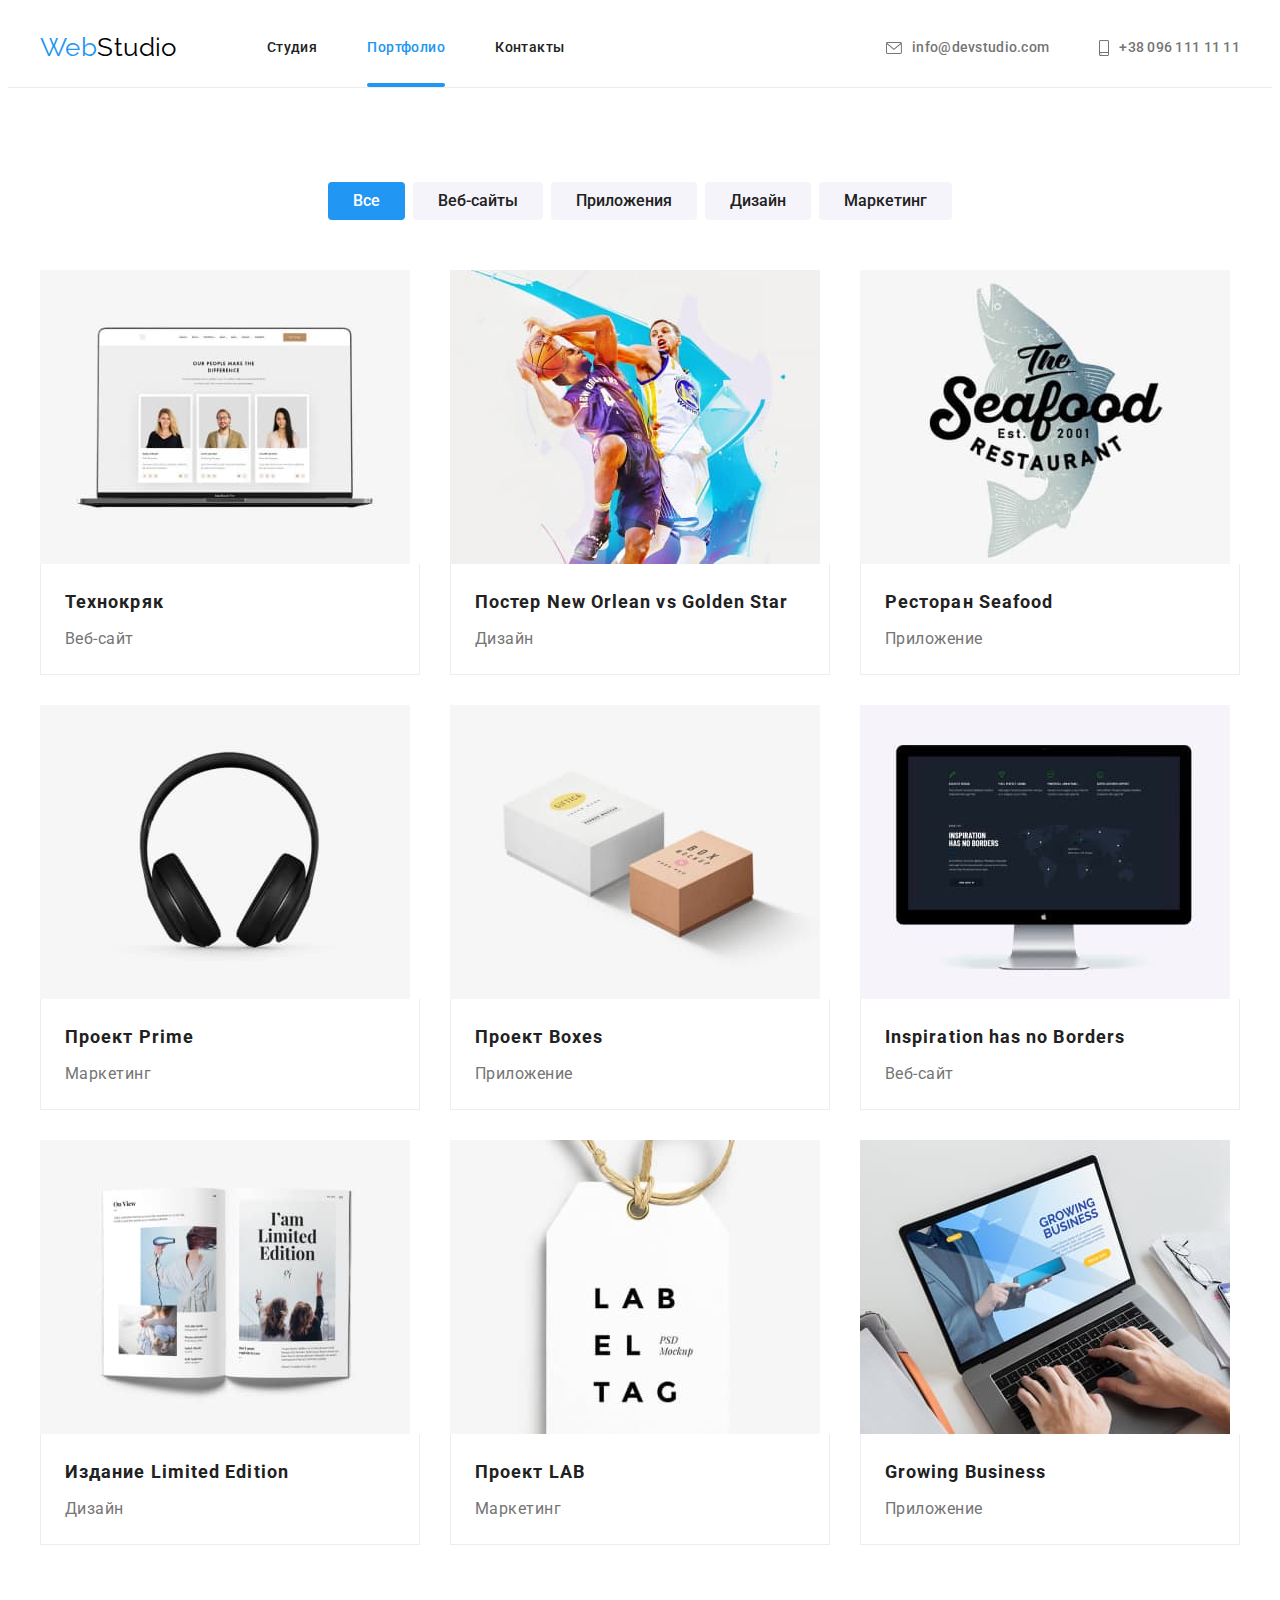
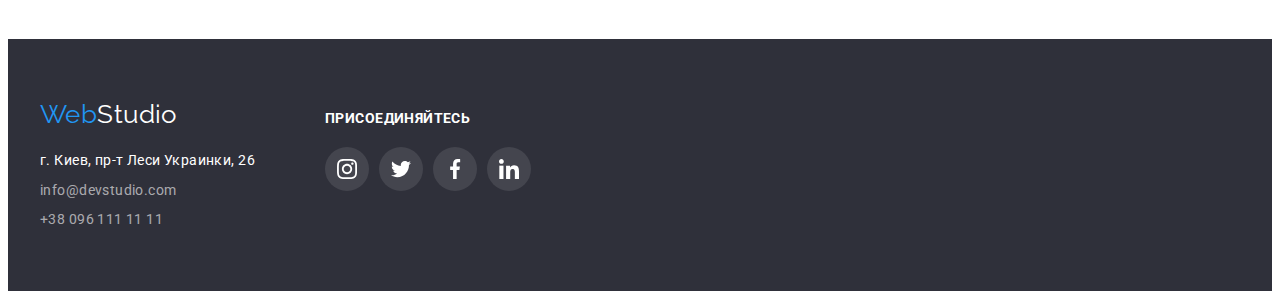
==== portfolio.html @ 0d979a4d "100% modal btn" ====
<!DOCTYPE html>
<html lang="ru">

	<head>
		<meta charset="UTF-8" />
		<meta http-equiv="X-UA-Compatible" content="IE=edge" />
		<meta name="viewport" content="width=device-width, initial-scale=1.0" />
		<title>WebStudio | Портфолио</title>
		<link rel="shortcut icon" href="https://asset-cdn.schoology.com/sites/all/themes/schoology_theme/favicon.ico"
			type="image/x-icon" />
		<link rel="stylesheet"
			href="https://cdnjs.cloudflare.com/ajax/libs/modern-normalize/1.1.0/modern-normalize.min.css"
			integrity="sha512-wpPYUAdjBVSE4KJnH1VR1HeZfpl1ub8YT/NKx4PuQ5NmX2tKuGu6U/JRp5y+Y8XG2tV+wKQpNHVUX03MfMFn9Q=="
			crossorigin="anonymous" referrerpolicy="no-referrer" />
		<link
			href="https://fonts.googleapis.com/css2?family=Raleway:wght@700&family=Roboto:wght@400;500;700;900&display=swap"
			rel="stylesheet" />
		<link rel="stylesheet" href="./css/style.css" />
	</head>

	<body>
		<header class="header">
			<div class="container head-container">
				<nav class="navigator">
					<a class="text-logo" href="./"><span class="logo">Web</span>Studio </a>
					<ul class="list-header">
						<li class="list-nav-item">
							<a class="list-nav" href="./index.html">Студия</a>
						</li>
						<li class="list-nav-item">
							<a class="list-nav current" href="./portfolio.html">Портфолио</a>
						</li>
						<li class="list-nav-item"><a class="list-nav" href="">Контакты</a></li>
					</ul>
				</nav>

				<div class="header-contact">
					<ul class="list-header">
						<li class="list-contact-item">
							<a href="mailto:info@devstudio.com" class="list-contact">
								<svg class="icon-contact" width="16" height="12">
									<use href="./images/sprite.svg#mail"></use>
								</svg>
								info@devstudio.com</a>
						</li>
						<li class="list-contact-item">
							<a href="tel:+380961111111" class="list-contact">
								<svg class="icon-contact" width="10" height="16">
									<use href="./images/sprite.svg#smartphone"></use>
								</svg>
								+38 096 111 11 11</a>
						</li>
					</ul>
				</div>
			</div>
		</header>

		<main>
			<!-- секция портфолио -->
			<section class="main-section-portfolio">
				<div class="container">
					<!--Заголовок необходимо скрыть-->
					<h1 class="visually-hidden">Наши работы</h1>
					<!--Фильт-->
					<ul class="list-filtre">
						<li class="filtre-item"><button type="button" class="filtre all">Все</button></li>
						<li class="filtre-item"><button type="button" class="filtre">Веб-сайты</button></li>
						<li class="filtre-item"><button type="button" class="filtre">Приложения</button></li>
						<li class="filtre-item"><button type="button" class="filtre">Дизайн</button></li>
						<li class="filtre-item"><button type="button" class="filtre">Маркетинг</button></li>
					</ul>
					<!--Проэкты-->
					<ul class="list-project">
						<li class="project-item">
							<a href="#" class="project-link">
								<div class="project-wrapper">
									<img class="img-project" src="./images/portfolio/portfolio.jpg" alt="Ноутбук"
										width="370" />
									<p class="project-description">Технокряк это современная площадка
										распространения коронавируса.
										Компании используют эту платформу для цифрового
										шпионажа и атак на защищённые сервера конкурентов.</p>
								</div>
								<div class="portfolio-card-content">
									<h3 class="title-project">Технокряк</h3>
									<p class="filtre-project">Веб-сайт</p>
								</div>
							</a>
						</li>
						<li class="project-item">
							<a href="" class="project-link">
								<div class="project-wrapper">
									<img class="img-project" src="./images/portfolio/portfolio1.jpg" alt="баскетболисты"
										width="370" />
									<p class="project-description">Lorem ipsum dolor sit amet consectetur adipisicing
										elit. Inventore, non. Repellendus perferendis, voluptates ad amet distinctio ut,
										nihil ducimus dolores maiores laboriosam aliquid recusandae et, placeat harum
										est quod ea.</p>
								</div>
								<div class="portfolio-card-content">
									<h3 class="title-project">Постер New Orlean vs Golden Star</h3>
									<p class="filtre-project">Дизайн</p>
								</div>
							</a>
						</li>
						<li class="project-item">
							<a href="" class="project-link">
								<div class="project-wrapper">
									<img class="img-project" src="./images/portfolio/portfolio2.jpg"
										alt="Эмблема рибного ресторана" width="370" />
									<p class="project-description">Lorem ipsum dolor sit amet consectetur adipisicing
										elit. Accusamus facere, iure aperiam ex nesciunt voluptatum voluptatibus
										molestiae dolore ipsum nobis ea itaque omnis, mollitia ducimus vel odit dolorum,
										beatae temporibus.</p>
								</div>
								<div class="portfolio-card-content">
									<h3 class="title-project">Ресторан Seafood</h3>
									<p class="filtre-project">Приложение</p>
								</div>
							</a>
						</li>
						<li class="project-item">
							<a href="" class="project-link">
								<div class="project-wrapper">
									<img class="img-project" src="./images/portfolio/portfolio3.jpg" alt="Наушники"
										width="370" />
									<p class="project-description">Lorem ipsum dolor sit amet consectetur, adipisicing
										elit. Suscipit dignissimos sapiente hic sunt inventore quia voluptatibus esse
										quaerat non enim.</p>
								</div>
								<div class="portfolio-card-content">
									<h3 class="title-project">Проект Prime</h3>
									<p class="filtre-project">Маркетинг</p>
								</div>
							</a>
						</li>
						<li class="project-item">
							<a href="" class="project-link">
								<div class="project-wrapper">
									<img class="img-project" src="./images/portfolio/portfolio4.jpg" alt="2 коробки"
										width="370" />
									<p class="project-description">Lorem ipsum dolor sit amet consectetur, adipisicing
										elit. Suscipit dignissimos sapiente hic sunt inventore quia voluptatibus esse
										quaerat non enim.</p>
								</div>
								<div class="portfolio-card-content">
									<h3 class="title-project">Проект Boxes</h3>
									<p class="filtre-project">Приложение</p>
								</div>
							</a>
						</li>
						<li class="project-item">
							<a href="" class="project-link">
								<div class="project-wrapper">
									<img class="img-project" src="./images/portfolio/portfolio5.jpg" alt="Моноблок"
										width="370" />
									<p class="project-description">Lorem ipsum dolor sit amet consectetur, adipisicing
										elit. Suscipit dignissimos sapiente hic sunt inventore quia voluptatibus esse
										quaerat non enim.</p>
								</div>
								<div class="portfolio-card-content">
									<h3 class="title-project">Inspiration has no Borders</h3>
									<p class="filtre-project">Веб-сайт</p>
								</div>
							</a>
						</li>
						<li class="project-item">
							<a href="" class="project-link">
								<div class="project-wrapper">
									<img class="img-project" src="./images/portfolio/portfolio6.jpg" alt="Книга"
										width="370" />
									<p class="project-description">Lorem ipsum dolor sit amet consectetur, adipisicing
										elit. Suscipit dignissimos sapiente hic sunt inventore quia voluptatibus esse
										quaerat non enim.</p>
								</div>
								<div class="portfolio-card-content">
									<h3 class="title-project">Издание Limited Edition</h3>
									<p class="filtre-project">Дизайн</p>
								</div>
							</a>
						</li>
						<li class="project-item">
							<a href="" class="project-link">
								<div class="project-wrapper">
									<img class="img-project" src="./images/portfolio/portfolio7.jpg" alt="Бирка"
										width="370" />
									<p class="project-description">Lorem ipsum dolor sit amet consectetur, adipisicing
										elit. Suscipit dignissimos sapiente hic sunt inventore quia voluptatibus esse
										quaerat non enim.</p>
								</div>
								<div class="portfolio-card-content">
									<h3 class="title-project">Проект LAB</h3>
									<p class="filtre-project">Маркетинг</p>
								</div>
							</a>
						</li>
						<li class="project-item">
							<a href="" class="project-link">
								<div class="project-wrapper">
									<img class="img-project" src="./images/portfolio/portfolio8.jpg" alt="Ноутбук"
										width="370" />
									<p class="project-description">Lorem ipsum dolor sit amet consectetur, adipisicing
										elit. Suscipit dignissimos sapiente hic sunt inventore quia voluptatibus esse
										quaerat non enim.</p>
								</div>
								<div class="portfolio-card-content">
									<h3 class="title-project">Growing Business</h3>
									<p class="filtre-project">Приложение</p>
								</div>
							</a>
						</li>
					</ul>
				</div>
			</section>
		</main>
		<footer class="footer">
			<div class="container fc">
				<div class="adress">
					<a class="text-logo-footer" href="./"><span class="logo">Web</span>Studio</a>
					<address>
						<ul class="list-footer">
							<li class="list-footer-item">
								<a class="adress-footer" href="https://goo.gl/maps/jzQwwj4ujLne8MiLA" target="_blank"
									rel="noopener noreferrer">
									г. Киев, пр-т Леси Украинки, 26</a>
							</li>
							<li class="list-footer-item">
								<a href="mailto:info@devstudio.com" class="footer-contact">info@devstudio.com</a>
							</li>
							<li class="list-footer-item">
								<a href="tel:+380961111111" class="footer-contact">+38 096 111 11 11</a>
							</li>
						</ul>
					</address>
				</div>
				<div class="social">
					<p class="label">присоединяйтесь</p>
					<ul class="footer-social-list list">
						<li class="social-item">
							<a class="social-link" href="">
								<svg class="social-icon" width="20" height="20">
									<use href="./images/sprite.svg#instagram"></use>
								</svg>
							</a>
						</li>
						<li class="social-item">
							<a class="social-link" href="">
								<svg class="social-icon" width="20" height="20">
									<use href="./images/sprite.svg#twitter"></use>
								</svg></a>
						</li>
						<li class="social-item">
							<a class="social-link" href="">
								<svg class="social-icon" width="20" height="20">
									<use href="./images/sprite.svg#facebook"></use>
								</svg></a>
						</li>
						<li class="social-item">
							<a class="social-link" href="">
								<svg class="social-icon" width="20" height="20">
									<use href="./images/sprite.svg#linkedin"></use>
								</svg></a>
						</li>
					</ul>
				</div>
			</div>
		</footer>
	</body>

</html>
---- css/style.css ----
/*  */
:root {
	--primary-white-color: #ffffff;
	--second-dark-color: #2f303a;
	--background-color: #f5f4fa;
	--accent-color: #2196f3;
	--primary-text-color: #212121;
	--second-text-color: #757575;
	--decoration-color: #afb1b8;
	--timing-function: cubic-bezier(0.4, 0, 0.2, 1);
	--effect-duration: 250ms;
}

/* primary-font-family: roboto; */
/* logo-font-family: Raleway; */
h1,
h2,
h3,
h4,
h5,
h6,
p {
	margin-top: 0;
	margin-bottom: 0;
}

ul,
ol {
	margin-top: 0;
	margin-bottom: 0;
	padding-left: 0;
}

img {
	display: block;
}
body {
	color: var(--second-text-color);
	background-color: var(--primary-bg-color);
	/* width: 1600px; */
	font-family: "Roboto", sans-serif;
	font-size: 14px;
	font-weight: 400;
	line-height: 1.71;
	letter-spacing: 0.03em;
}
.container {
	width: 1200px;
	margin: 0 auto;
	padding-left: 15px;
	padding-right: 15px;
	/* padding-bottom: 94px; */
}
.visually-hidden {
	position: absolute;
	white-space: nowrap;
	width: 1px;
	height: 1px;
	overflow: hidden;
	border: 0;
	padding: 0;
	clip: rect(0 0 0 0);
	clip-path: inset(50%);
	margin: -1px;
}
/* =============head================= */
.header {
	border-bottom: 1px solid #ececec;
}
.text-logo {
	font-family: "Raleway", sans-serif;
	font-style: 700;
	font-size: 26px;
	line-height: 1.2;
	color: #000000;
	text-decoration: none;
	padding: 24px 0;
	margin-right: 90px;
}
.logo {
	color: var(--accent-color);
}

.link {
	text-decoration: none;
}
ul {
	list-style-type: none;
}

.list-header {
	font-weight: 500;
	font-size: inherit;
	line-height: 1.14;
	display: flex;
	align-items: center;
}
.list-nav:hover,
.list-nav:focus {
	color: var(--accent-color);
}

.list-nav {
	color: var(--primary-text-color);
	/* font-weight: 500;
	font-size: inherit;
	line-height: 1.14; */
	text-decoration: none;
	padding: 32px 0;
	transition: color var(--effect-duration) var(--timing-function);
}
.list-nav-item:not(:last-child) {
	margin-right: 50px;
}

.current {
	color: var(--accent-color);
	position: relative;
}
.current::after {
	content: "";
	position: absolute;
	left: 0;
	bottom: 0;
	width: 100%;
	height: 4px;
	display: block;
	border-radius: 2px;
	background-color: var(--accent-color);
}

.list-contact {
	color: var(--second-text-color);
	font-weight: 500;
	font-style: normal;
	text-decoration: none;
	line-height: 1.14;
	letter-spacing: 0.02em;
	transition: color var(--effect-duration) var(--timing-function);
}
.list-contact:hover,
.list-contact:focus {
	color: var(--accent-color);
}
.list-contact {
	display: flex;
	align-items: center;
	color: inherit;
}

.icon-contact {
	margin-right: 10px;
	fill: currentColor;
}

.list-contact-item:not(:last-child) {
	margin-right: 50px;
}
.head-container {
	display: flex;
	align-items: center;
	justify-content: space-between;
}
.navigator {
	display: flex;
	align-items: center;
}
/* =============end-head=================== */

/* ========footer============= */
.list-footer :hover,
.list-f :focus {
	color: var(--accent-color);
}
.list-footer {
	font-weight: inherit;
	font-size: inherit;
	line-height: 1.46;
	transition: color var(--effect-duration) var(--timing-function);
}
.list-footer-item:not(:last-child) {
	margin-bottom: 9px;
}
.adress-footer {
	color: var(--primary-white-color);
	letter-spacing: 0.03em;
	font-style: normal;
	text-decoration: none;
}
.footer {
	background-color: var(--second-dark-color);
	padding: 0 15px;
}
.fc {
	display: flex;
}
.adress {
	padding-top: 60px;
	padding-bottom: 60px;
	margin-right: 70px;
}
.text-logo-footer {
	color: var(--primary-white-color);
	font-family: "Raleway", sans-serif;
	font-style: 700;
	font-size: 26px;
	line-height: 1.2;
	text-decoration: none;
	margin-bottom: 20px;
	display: block;
}
.footer-contact {
	letter-spacing: 0.03em;
	color: rgba(255, 255, 255, 0.6);
	text-decoration: none;
	font-style: normal;
	transition: color var(--effect-duration) var(--timing-function);
}
.social {
	padding-top: 72px;
	padding-bottom: 100px;
	margin-right: 93px;
}

.label {
	margin-bottom: 20px;
	font-weight: 700;
	line-height: 1.14;
	letter-spacing: 0.03em;
	text-transform: uppercase;
	color: var(--primary-white-color);
}

.footer-social-list {
	display: flex;
}

.social-item {
	width: 44px;
	height: 44px;
}

.social-item:not(:last-child) {
	margin-right: 10px;
}

.social-link {
	display: flex;
	justify-content: center;
	align-items: center;
	width: 100%;
	height: 100%;
	background-color: rgba(255, 255, 255, 0.1);
	border-radius: 50%;
	transition: background-color var(--effect-duration) var(--timing-function);
}

.social-link:hover,
.social-link:focus {
	background-color: var(--accent-color);
}

.social-icon {
	fill: var(--primary-white-color);
}

.mailing {
	/* display: flex; */
	padding-top: 72px;
	padding-bottom: 94px;
}
.mailing-titel {
	width: 100%;
	font-weight: bold;
	font-size: 14px;
	line-height: 1.14;
	letter-spacing: 0.03em;
	text-transform: uppercase;
	color: var(--primary-white-color);
	margin-bottom: 20px;
}
.mailing-btn {
	width: 200px;
	height: 50px;
	color: var(--primary-white-color);
	background-color: var(--accent-color);
	border: none;
	border-radius: 4px;
	font-family: inherit;
	font-weight: 700;
	font-size: 16px;
	line-height: 1.87;
	align-items: center;
	text-align: center;
	letter-spacing: 0.06em;
	padding: 10px 55px;
	margin: 0 auto;
	transition: background var(--effect-duration) var(--timing-function),
		box-shadow var(--effect-duration) var(--timing-function);
}
.mailing-btn:hover,
.mailing-btn:focus {
	background: #188ce8;
}
.mailing-input {
	width: 358px;
	height: 50px;
	color: var(--primary-white-color);
	background-color: transparent;
	padding-left: 16px;
	border: 1px solid rgba(255, 255, 255, 0.3);
	box-sizing: border-box;
	border-radius: 4px;
	filter: drop-shadow(0px 4px 4px rgba(0, 0, 0, 0.15));
	cursor: pointer;
	margin-right: 12px;
}
.mailing-form-field::placeholder {
	padding: 15px;
	font-size: 30px;
	line-height: 1.25;
	letter-spacing: 0.03em;
	color: rgba(255, 255, 255, 0.6);
}

/* ========end-footer=============== */

/* ==========hero================= */
.hero {
	background-color: var(--second-dark-color);
	padding: 200px 0;
	text-align: center;
	background-image: linear-gradient(
			rgba(47, 48, 58, 0.4),
			rgba(47, 48, 58, 0.4)
		),
		url("../images/bg.jpg");
	background-position: center;
	background-size: cover;
	/* box-shadow: 0px 4px 4px rgba(0, 0, 0, 0.25); */
	max-width: 1600px;
	align-items: center;
	text-align: center;
	margin: 0 auto;
}

.hero-title {
	color: var(--primary-white-color);
	font-weight: 900;
	font-size: 44px;
	line-height: 1.36;
	text-align: center;
	letter-spacing: 0.06em;
	text-transform: uppercase;
	margin-bottom: 30px;
}
.main-button {
	color: var(--primary-white-color);
	background-color: var(--accent-color);
	border: none;
	border-radius: 4px;
	font-family: inherit;
	font-weight: 700;
	font-size: 16px;
	line-height: 1.87;
	align-items: center;
	text-align: center;
	letter-spacing: 0.06em;
	padding: 10px 32px;
	transition: color var(--effect-duration) var(--timing-function),
		background var(--effect-duration) var(--timing-function);
}
.main-button:hover,
.main-button:focus {
	color: var(--primary-text-color);
	background: var(--background-color);
	cursor: pointer;
}
/* =======end-hero============ */

/* ===========studio============== */
.title {
	color: var(--primary-text-color);
	font-weight: 700;
	font-size: 36px;
	line-height: 1.17;
	text-align: center;
	letter-spacing: 0.03em;
	margin-bottom: 50px;
}
.list-features {
	color: var(--primary-text-color);
	font-family: "Roboto", sans-serif;
	font-size: inherit;
	font-weight: 700;
	line-height: 1.14;
	letter-spacing: 0.03em;
	text-transform: uppercase;
	margin-bottom: 10px;
}
.main-features {
	padding-top: 94px;
}
.features {
	display: flex;
	align-items: center;
}
.feature-icon {
	display: flex;
	height: 120px;
	justify-content: center;
	align-items: center;
	background-color: #f5f4fa;
	background-position: 50% 50%;
	background-size: cover;
	background-repeat: no-repeat;
	border-radius: 4px;
	margin-bottom: 30px;
}
.list-features-item {
	flex-basis: 270px;
}
.list-features-item:not(:last-child) {
	margin-right: 30px;
}
.work {
	padding: 94px 0;
}
.our-work {
	display: flex;
	align-items: center;
	justify-content: space-between;
}
.description-our-work {
	position: relative;
}
.text-description {
	position: absolute;
	width: 100%;
	height: 70px;
	font-family: "Roboto", sans-serif;
	font-size: inherit;
	font-weight: 700;
	line-height: 1.17;
	letter-spacing: 0.03em;
	text-transform: uppercase;
	text-align: center;
	padding: 27px 0;
	color: var(--primary-white-color);
	background-color: rgba(47, 48, 58, 0.8);
	transform: translateY(-100%);
}
.team {
	background-color: var(--background-color);
	text-align: center;
	padding: 94px 0;
}
.our-team {
	display: flex;
	align-items: center;
}
.list-specialist {
	background-color: #ffffff;
	border-radius: 0px 0px 4px 4px;
	box-shadow: 0px 1px 3px rgba(0, 0, 0, 0.12), 0px 1px 1px rgba(0, 0, 0, 0.14),
		0px 2px 1px rgba(0, 0, 0, 0.2);
	width: 270px;
}
.list-specialist:not(:last-child) {
	margin-right: 30px;
}
.our-specialist {
	font-size: 16px;
	line-height: 1.19;
	padding: 30px 0;
}
.specialist {
	color: var(--primary-text-color);
	font-size: 16px;
	line-height: 1.19;
	font-weight: 500;
	letter-spacing: 0.03em;
	margin-bottom: 10px;
}
.job {
	margin-bottom: 16px;
}
.social-list {
	display: flex;
	padding: 0 32px;
	background-size: cover;
	justify-content: center;
}
.social-list-item {
	height: 44px;
	width: 44px;
	background-size: cover;
}
.social-list-item:not(:last-child) {
	margin-right: 10px;
}
.social-list-link {
	display: flex;
	justify-content: center;
	align-items: center;
	width: 100%;
	height: 100%;
	border-radius: 50%;
	background-color: var(--primary-white-color);
	transition: background-color var(--effect-duration) var(--timing-function);
}
.social-list-icon {
	width: 20px;
	height: 20px;
	fill: var(--decoration-color);
	transition: fill var(--effect-duration) var(--timing-function);
}
.social-list-link:hover,
.social-list-link:focus {
	background-color: var(--accent-color);
}

.social-list-link:hover .social-list-icon,
.social-list-link:focus .social-list-icon {
	fill: var(--primary-white-color);
}

/* ======Клиенты============== */
.main-clients {
	padding-top: 94px;
	padding-bottom: 94px;
}
.clients-list {
	display: flex;
	justify-content: space-between;
}

.clients-list-item {
	display: flex;
	width: 170px;
	height: 92px;
}

.clients-list-link {
	display: flex;
	align-items: center;
	justify-content: center;
	width: 100%;
	height: 100%;
	border: 1px solid var(--decoration-color);
	border-radius: 4px;
	padding: 16px 32px;
	transition: border var(--effect-duration) var(--timing-function);
}
/* .clients-list-icon {
	width: 106px;
	height: 60px;
} */
.clients-list-link:hover,
.clients-list-link:focus {
	border: 1px solid var(--accent-color);
}

.clients-list-link:hover .clients-list-icon,
.clients-list-link:focus .clients-list-icon {
	fill: var(--accent-color);
}

.clients-list-icon {
	fill: var(--decoration-color);
	transition: fill var(--effect-duration) var(--timing-function);
}
/* =========end-studio=========== */

/* ===========portfolio=========== */
.main-section-portfolio {
	padding: 94px 0;
}
.list-filtre {
	display: flex;
	justify-content: center;
	/* padding-top: 112px; */
	margin-bottom: 50px;
}
.filtre-item:not(:last-child) {
	margin-right: 8px;
}

.filtre {
	color: var(--primary-text-color);
	background: var(--background-color);
	font-family: inherit;
	font-weight: 500;
	font-size: 16px;
	line-height: 1.63;
	text-align: center;
	border-radius: 4px;
	border: none;
	padding: 6px 25px;
	transition: color var(--effect-duration) var(--timing-function),
		background var(--effect-duration) var(--timing-function),
		box-shadow var(--effect-duration) var(--timing-function);
}

.filtre:hover,
.filtre:focus {
	color: var(--primary-white-color);
	background: var(--accent-color);
	box-shadow: 0px 3px 1px rgba(0, 0, 0, 0.1), 0px 1px 2px rgba(0, 0, 0, 0.08),
		0px 2px 2px rgba(0, 0, 0, 0.12);
	cursor: pointer;
}
.all {
	color: var(--primary-white-color);
	background: var(--accent-color);
	fill: var(--primary-white-color);
}
.list-project {
	display: flex;
	flex-wrap: wrap;
	margin-left: -30px;
	margin-top: -30px;
}
.project-item {
	flex-basis: calc((100% - 90px) / 3);
	margin-left: 30px;
	margin-top: 30px;
}
.project-item:nth-last-child(-n + 3) {
	margin-bottom: 0px;
}
.project-item:hover,
.project-item:focus {
	box-shadow: 0px 1px 1px rgba(0, 0, 0, 0.12), 0px 4px 4px rgba(0, 0, 0, 0.06),
		1px 4px 6px rgba(0, 0, 0, 0.16);
}
.project-link {
	text-decoration: none;
}
.project-wrapper {
	position: relative;
	overflow: hidden;
}
.project-description {
	position: absolute;
	width: 100%;
	height: 100%;
	color: var(--primary-white-color);
	background: rgba(33, 150, 243, 0.9);
	top: 100%;
	left: 0;
	font-weight: 400;
	/* font-style: normal; */
	font-size: 18px;
	line-height: 1.56;
	letter-spacing: 0.03em;
	margin: 0;
	padding: 63px 24px;
	overflow: auto;

	transition: transform var(--effect-duration) var(--timing-function);
}

.project-link:hover .project-description,
.project-link:focus .project-description {
	transform: translateY(-100%);
}
.portfolio-card-content {
	display: block;
	padding: 20px 24px;
	border-right: 1px solid #eeeeee;
	border-bottom: 1px solid #eeeeee;
	border-left: 1px solid #eeeeee;
}
.title-project {
	color: var(--primary-text-color);
	font-weight: 700;
	font-size: 18px;
	line-height: 2;
	letter-spacing: 0.06em;
	margin-bottom: 4px;
}
.filtre-project {
	color: var(--second-text-color);
	font-size: 16px;
	line-height: 1.87;
	letter-spacing: 0.03em;
}
/* =========end-portfolio========= */
/* ==========Модальное окне========== */
.backdrop {
	position: fixed;
	top: 0;
	left: 0;
	bottom: 0;
	right: 0;
	background-color: rgba(0, 0, 0, 0.2);
	opacity: 1;
	transition: opacity 500ms var(--timing-function);
}
.is-hidden {
	opacity: 0;
	pointer-events: none;
	visibility: hidden;
}
.modal {
	position: absolute;
	width: 528px;
	height: 581px;
	background-color: var(--primary-white-color);
	box-shadow: 0px 1px 3px rgba(0, 0, 0, 0.12), 0px 1px 1px rgba(0, 0, 0, 0.14),
		0px 2px 1px rgba(0, 0, 0, 0.2);
	border-radius: 4px;
	top: 50%;
	left: 50%;
	transform: translate(-50%, -50%) scale(1);

	transition: transform 500ms var(--timing-function),
		visibility 500ms var(--timing-function);
}
.backdrop.is-hidden .modal {
	transform: translate(-50%, -50%) scale(0.5);
}
.close {
	position: absolute;
	background-color: transparent;
	top: 10px;
	right: 9px;
	border: none;
	cursor: pointer;
}
.main-modal-form {
	display: flex;
	flex-direction: column;
	padding: 40px;
}
.modal-form-titel {
	font-size: 20px;
	font-weight: 700;
	line-height: 1.17;
	letter-spacing: 0.03em;
	/* text-align: center; */
	margin-bottom: 12px;
}
.modal-form-field {
	font-size: 12px;
	line-height: 1.17;
	letter-spacing: 0.01em;
	color: #757575;
}
.modal-form-input-wrapper {
	position: relative;
	display: block;
	margin-bottom: 10px;
}
.modal-form-input {
	width: 100%;
	height: 40px;
	border: 1px solid rgba(33, 33, 33, 0.2);
	border-radius: 4px;
	padding-left: 42px;
	margin-top: 4px;
	cursor: pointer;
	transition: border-color var(--effect-duration) var(--timing-function);
}

.modal-form-input:focus {
	outline: none;
	border-color: var(--accent-color);
}
.modal-form-icon {
	position: absolute;
	top: 50%;
	left: 12px;
	transform: translateY(-50%);
	display: block;
	width: 18px;
	height: 18px;
	transition: fill var(--effect-duration) var(--timing-function);
}

.modal-form-input:focus + .modal-form-icon {
	fill: var(--accent-color);
}
.modal-form-message {
	width: 100%;
	height: 120px;
	margin-top: 4px;
	border: 1px solid rgba(33, 33, 33, 0.2);
	border-radius: 4px;
	padding: 12px 16px;
	margin-bottom: 20px;
	resize: none;
	transition: border-color var(--effect-duration) var(--timing-function);
}

.modal-form-message::placeholder {
	color: rgba(117, 117, 117, 0.5);
}

.modal-form-message:focus {
	outline: none;
	border-color: var(--accent-color);
}
.modal-form-checkbox-label {
	color: var(--second-text-color);
	line-height: 1.71;
	letter-spacing: 0.03em;
	margin-bottom: 30px;
}
.modal-form-label-link {
	color: var(--accent-color);
}
.modal-form-checkbox:checked + .modal-form-checkbox-label::before {
	background-image: url("../images/icon_check.svg");
	background-position: center;
	background-size: cover;
	border: none;
	background-origin: border-box;
	align-items: center;
}

.modal-form-checkbox:focus + .modal-form-checkbox-label::before {
	outline: 1px solid var(--accent-color);
}

.modal-form-checkbox-label {
	display: flex;
	align-items: center;
	justify-content: center;
	margin-bottom: 20px;
}

.modal-form-checkbox-label::before {
	display: block;
	content: "";
	width: 16px;
	height: 15px;
	border: 2px solid var(--primary-text-color);
	cursor: pointer;
	margin-right: 7px;
	background: var(--primary-white-color);
	border-radius: 2px;
}

.modal-form-btn {
	width: 200px;
	height: 50px;
	color: var(--primary-white-color);
	background-color: var(--accent-color);
	border: none;
	border-radius: 4px;
	font-family: inherit;
	font-weight: 700;
	font-size: 16px;
	line-height: 1.87;
	align-items: center;
	text-align: center;
	letter-spacing: 0.06em;
	/* box-shadow: 0px 4px 4px rgba(0, 0, 0, 0.15); */
	padding: 10px 55px;
	margin: 0 auto;
	transition: background var(--effect-duration) var(--timing-function),
		box-shadow var(--effect-duration) var(--timing-function);
}
.modal-form-btn:hover,
.modal-form-btn:focus {
	background: #188ce8;
	box-shadow: 0px 4px 4px rgba(0, 0, 0, 0.15);
}

/* ========end modal window========= */
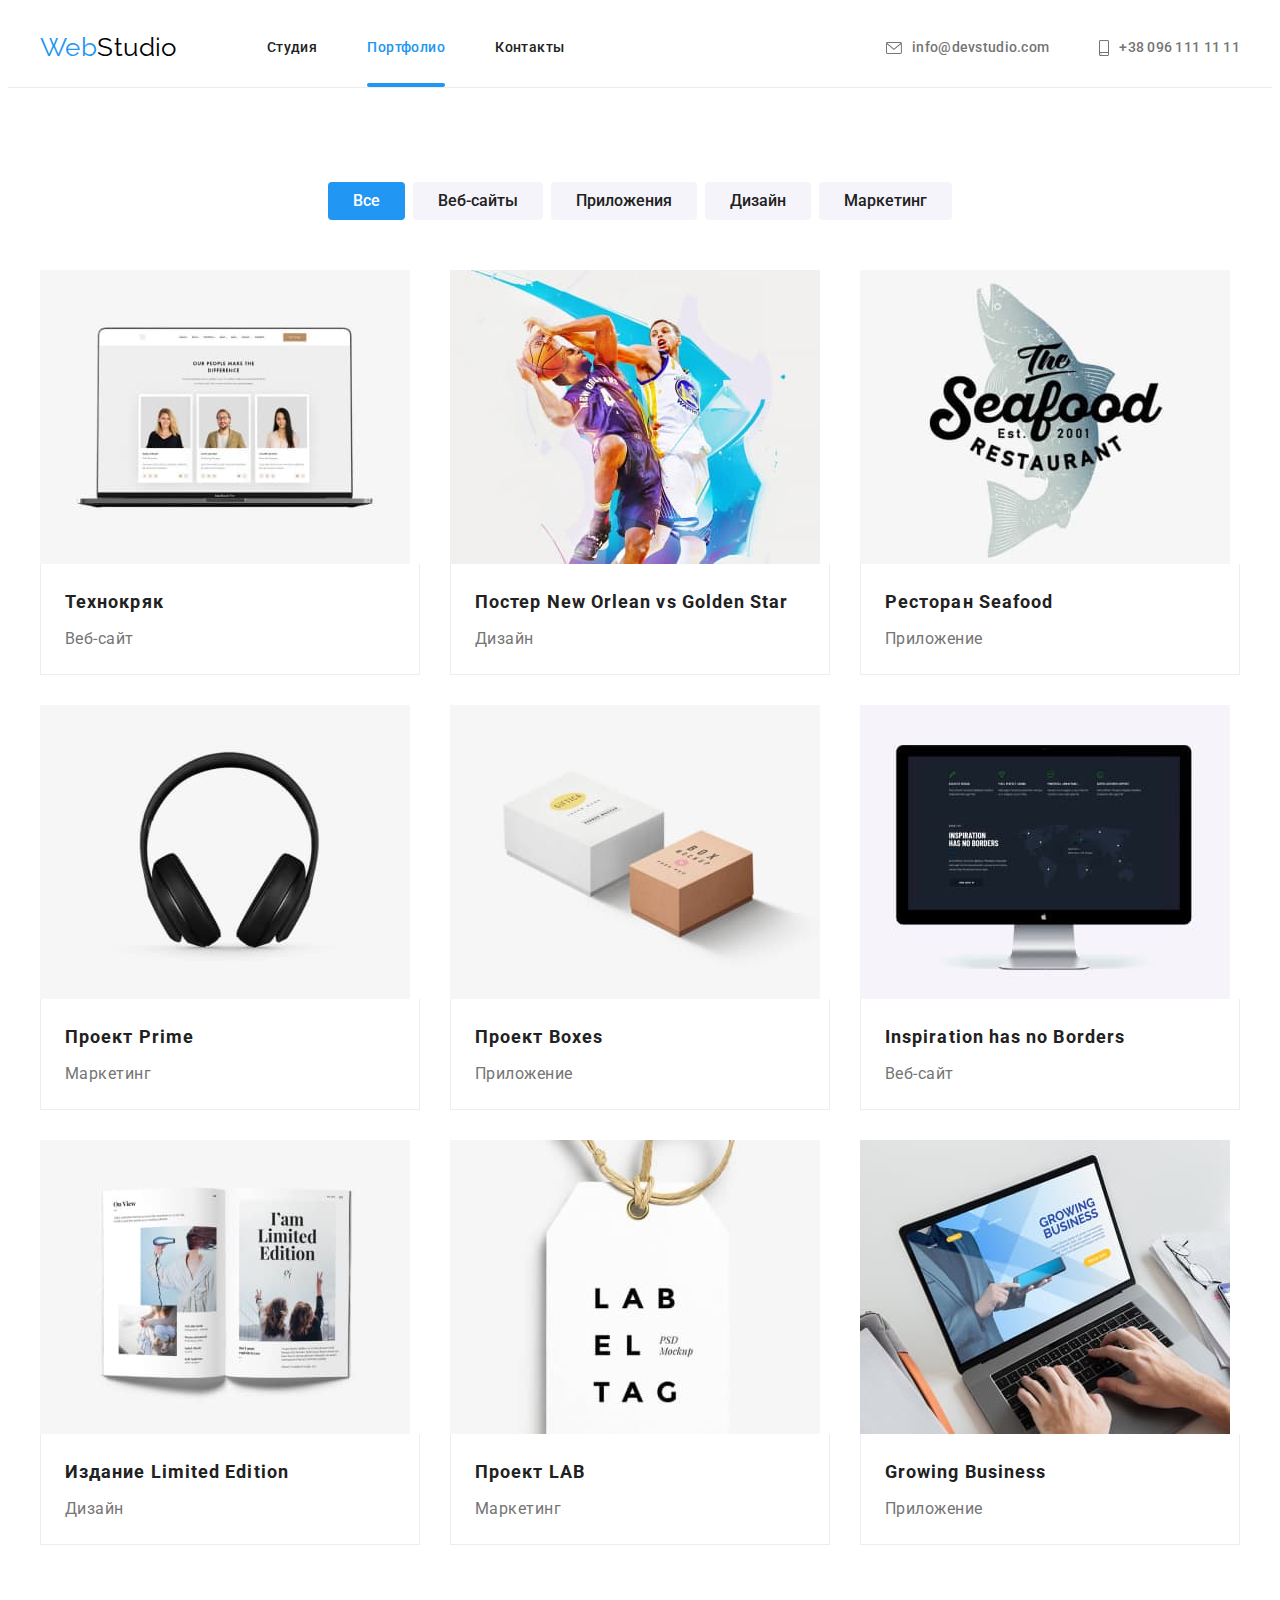
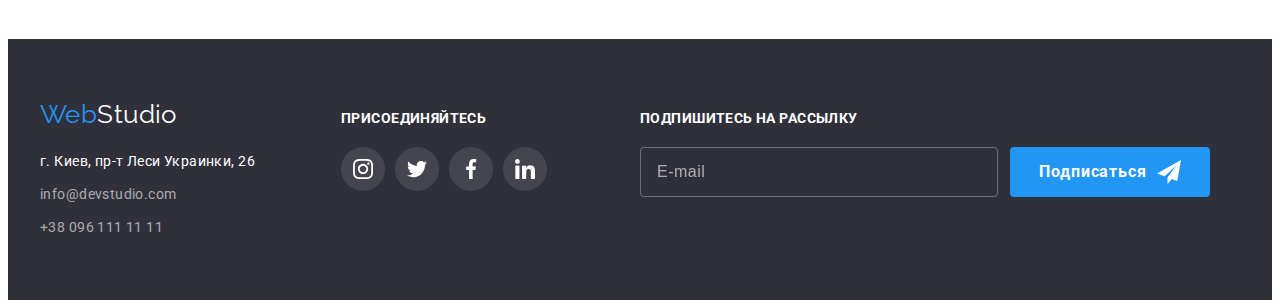
==== commit 6f974f00: "add mailing form" ====
--- a/portfolio.html
+++ b/portfolio.html
@@ -263,8 +263,22 @@
 						</li>
 					</ul>
 				</div>
+				<div class="mailing">
+					<p class="mailing-titel">Подпишитесь на рассылку</p>
+					<form action="#" class="mailing-form">
+						<input type="email" name="mail" class="mailing-input" placeholder="E-mail"
+							title="example@mail.com" required>
+						<button type="submit" class="mailing-btn">
+							Подписаться
+							<svg class="mailing-icon" width="24" height="24">
+								<use href="./images/sprite.svg#form-icon-send"></use>
+							</svg>
+						</button>
+					</form>
+				</div>
 			</div>
 		</footer>
+
 	</body>
 
 </html>--- a/css/style.css
+++ b/css/style.css
@@ -174,8 +174,6 @@
 }
 .list-footer {
 	font-weight: inherit;
-	font-size: inherit;
-	line-height: 1.46;
 	transition: color var(--effect-duration) var(--timing-function);
 }
 .list-footer-item:not(:last-child) {
@@ -183,6 +181,8 @@
 }
 .adress-footer {
 	color: var(--primary-white-color);
+	font-size: 14px;
+	line-height: 1.71;
 	letter-spacing: 0.03em;
 	font-style: normal;
 	text-decoration: none;
@@ -195,6 +195,7 @@
 	display: flex;
 }
 .adress {
+	width: 231px;
 	padding-top: 60px;
 	padding-bottom: 60px;
 	margin-right: 70px;
@@ -210,6 +211,8 @@
 	display: block;
 }
 .footer-contact {
+	font-size: 14px;
+	line-height: 1.71;
 	letter-spacing: 0.03em;
 	color: rgba(255, 255, 255, 0.6);
 	text-decoration: none;
@@ -269,6 +272,11 @@
 	padding-top: 72px;
 	padding-bottom: 94px;
 }
+.mailing-form {
+	position: relative;
+	display: flex;
+	/* align-items: center; */
+}
 .mailing-titel {
 	width: 100%;
 	font-weight: bold;
@@ -290,24 +298,31 @@
 	font-weight: 700;
 	font-size: 16px;
 	line-height: 1.87;
-	align-items: center;
+	display: flex;
+	align-items: center;
+	justify-content: center;
 	text-align: center;
 	letter-spacing: 0.06em;
-	padding: 10px 55px;
+	padding: 10px 28px;
+	cursor: pointer;
 	margin: 0 auto;
-	transition: background var(--effect-duration) var(--timing-function),
-		box-shadow var(--effect-duration) var(--timing-function);
+	transition: background var(--effect-duration) var(--timing-function);
 }
 .mailing-btn:hover,
 .mailing-btn:focus {
 	background: #188ce8;
 }
+.mailing-icon {
+	fill: var(--primary-white-color);
+	margin-left: 10px;
+}
 .mailing-input {
 	width: 358px;
 	height: 50px;
+	font-size: 16px;
 	color: var(--primary-white-color);
 	background-color: transparent;
-	padding-left: 16px;
+	padding: 15px 2px 15px 16px;
 	border: 1px solid rgba(255, 255, 255, 0.3);
 	box-sizing: border-box;
 	border-radius: 4px;
@@ -315,9 +330,8 @@
 	cursor: pointer;
 	margin-right: 12px;
 }
-.mailing-form-field::placeholder {
-	padding: 15px;
-	font-size: 30px;
+.mailing-input::placeholder {
+	font-size: 16px;
 	line-height: 1.25;
 	letter-spacing: 0.03em;
 	color: rgba(255, 255, 255, 0.6);
@@ -802,6 +816,9 @@
 	outline: none;
 	border-color: var(--accent-color);
 }
+.modal-custom-checkbox {
+	position: relative;
+}
 .modal-form-checkbox-label {
 	color: var(--second-text-color);
 	line-height: 1.71;
@@ -813,8 +830,8 @@
 }
 .modal-form-checkbox:checked + .modal-form-checkbox-label::before {
 	background-image: url("../images/icon_check.svg");
-	background-position: center;
-	background-size: cover;
+	background-color: var(--accent-color);
+	background-size: contain;
 	border: none;
 	background-origin: border-box;
 	align-items: center;
@@ -860,6 +877,7 @@
 	/* box-shadow: 0px 4px 4px rgba(0, 0, 0, 0.15); */
 	padding: 10px 55px;
 	margin: 0 auto;
+	cursor: pointer;
 	transition: background var(--effect-duration) var(--timing-function),
 		box-shadow var(--effect-duration) var(--timing-function);
 }
